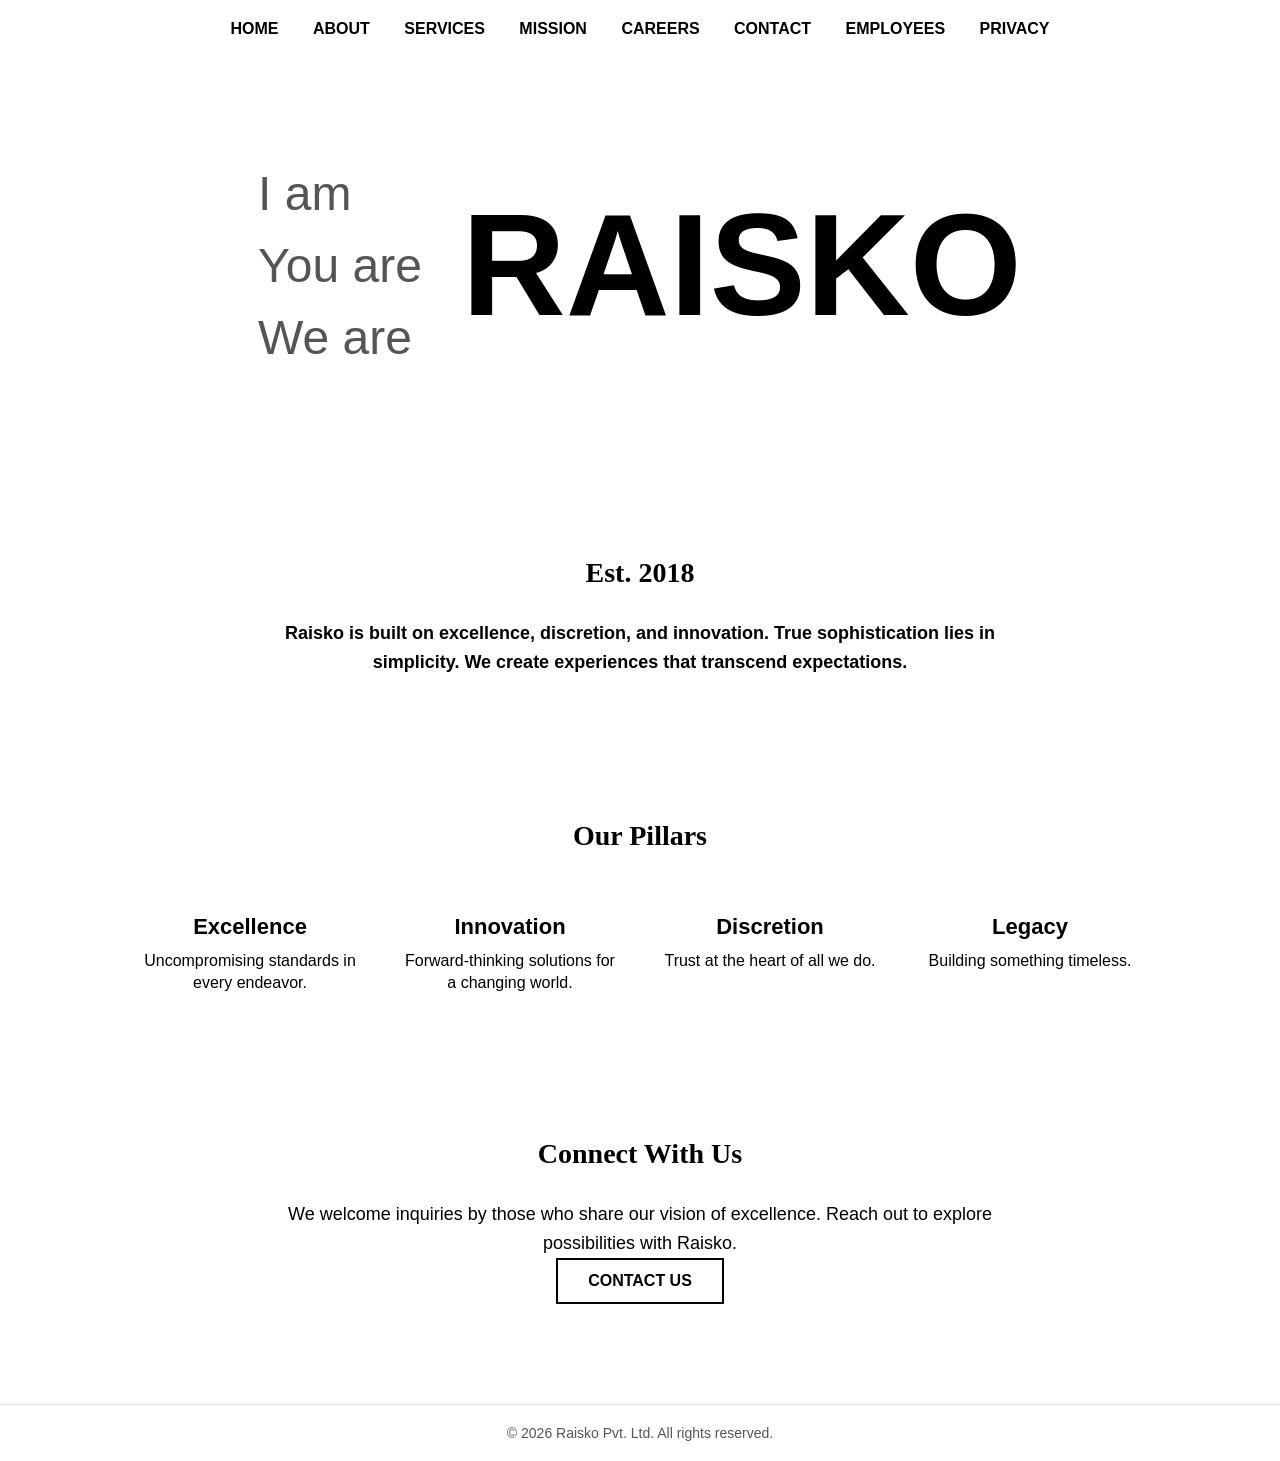
==== index.html @ 68d8ae76 "Add footer with copyright details Added footer section with copyright information." ====
<!DOCTYPE html>
<html lang="en">
<head>
  <meta charset="UTF-8">
  <title>Raisko</title>
  <style>
    body {
      margin: 0;
      font-family: Arial, sans-serif;
      background-color: white;
      color: black;
    }
    nav {
      text-align: center;
      padding: 20px;
    }
    nav a {
      margin: 0 15px;
      text-decoration: none;
      color: black;
      font-weight: bold;
      text-transform: uppercase;
    }
    .hero {
      display: flex;
      align-items: center;
      justify-content: center;
      padding: 100px 20px;
    }
    .hero-left {
      color: #555; /* dark grey */
      font-size: 48px;
      line-height: 1.5;
      margin-right: 40px;
    }
    .hero-right {
      font-family: Arial, sans-serif;
      font-weight: bold;
      font-size: 144px; /* adjusted to match height of 3 lines */
      color: black;
      line-height: 1;
    }
    .section {
      text-align: center;
      padding: 60px 20px;
    }
    .section h2 {
      font-family: "Georgia", serif; /* elegant serif font */
      font-size: 28px;
      margin-bottom: 30px; /* extra space below Est. 2018 */
    }
    .section p {
      max-width: 800px;
      margin: 0 auto;
      font-size: 18px;
      line-height: 1.6;
    }
    .pillars {
      display: flex;
      justify-content: center;
      gap: 40px;
      margin-top: 40px;
    }
    .pillar {
      width: 220px;
      text-align: center;
    }
    .pillar h3 {
      font-weight: bold;
      font-size: 22px;
      margin-bottom: 10px;
    }
    .pillar p {
      font-size: 16px;
      line-height: 1.4;
    }
    .connect-text {
      max-width: 700px;
      margin: 0 auto 40px auto; /* lowered button by adding more margin */
      font-size: 18px;
      line-height: 1.6;
    }
    .contact-button {
      display: inline-block;
      padding: 12px 30px;
      border: 2px solid black;
      text-decoration: none;
      font-weight: bold;
      text-transform: uppercase;
      color: black;
    }
    footer {
      text-align: center;
      padding: 20px;
      font-size: 14px;
      color: #555;
      border-top: 1px solid #ddd;
      margin-top: 40px;
    }
  </style>
</head>
<body>
  <nav>
    <a href="#">Home</a>
    <a href="#">About</a>
    <a href="#">Services</a>
    <a href="#">Mission</a>
    <a href="#">Careers</a>
    <a href="#">Contact</a>
    <a href="#">Employees</a>
    <a href="#">Privacy</a>
  </nav>

  <div class="hero">
    <div class="hero-left">
      I am<br>
      You are<br>
      We are
    </div>
    <div class="hero-right">
      RAISKO
    </div>
  </div>

  <div class="section">
    <h2>Est. 2018</h2>
    <p><strong>Raisko is built on excellence, discretion, and innovation. True sophistication lies in simplicity. We create experiences that transcend expectations.</strong></p>
  </div>

  <div class="section">
    <h2>Our Pillars</h2>
    <div class="pillars">
      <div class="pillar">
        <h3>Excellence</h3>
        <p>Uncompromising standards in every endeavor.</p>
      </div>
      <div class="pillar">
        <h3>Innovation</h3>
        <p>Forward-thinking solutions for a changing world.</p>
      </div>
      <div class="pillar">
        <h3>Discretion</h3>
        <p>Trust at the heart of all we do.</p>
      </div>
      <div class="pillar">
        <h3>Legacy</h3>
        <p>Building something timeless.</p>
      </div>
    </div>
  </div>

  <div class="section">
    <h2>Connect With Us</h2>
    <p class="connect-text">We welcome inquiries by those who share our vision of excellence. Reach out to explore possibilities with Raisko.</p>
    <a href="contact.html" class="contact-button">Contact Us</a>
  </div>

  <footer>
    © 2026 Raisko Pvt. Ltd. All rights reserved.
  </footer>
</body>
</html>
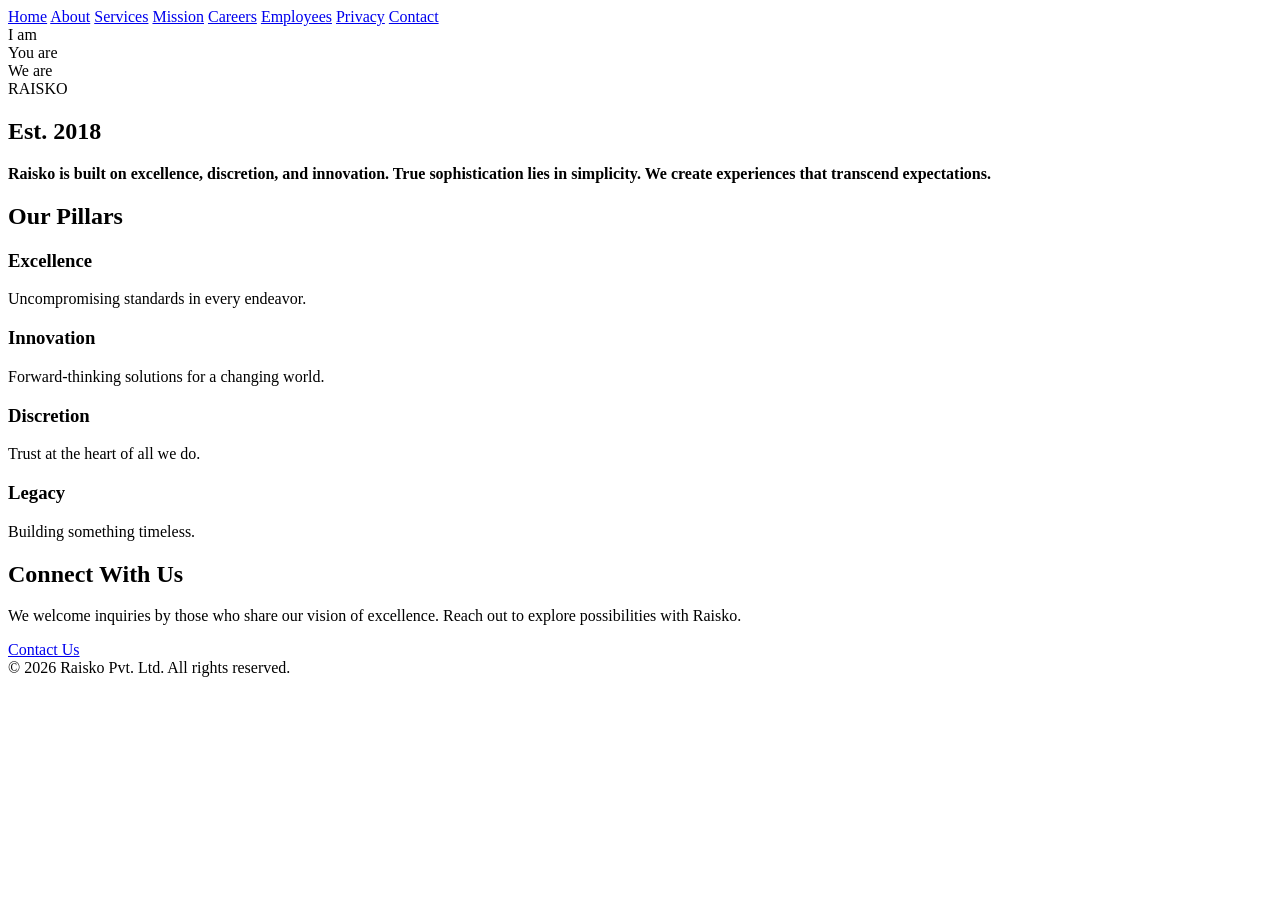
==== commit 4c62026d: "Refactor index.html and link to style.css Updated the HTML structure and added a stylesheet link." ====
--- a/index.html
+++ b/index.html
@@ -2,113 +2,19 @@
 <html lang="en">
 <head>
   <meta charset="UTF-8">
-  <title>Raisko</title>
-  <style>
-    body {
-      margin: 0;
-      font-family: Arial, sans-serif;
-      background-color: white;
-      color: black;
-    }
-    nav {
-      text-align: center;
-      padding: 20px;
-    }
-    nav a {
-      margin: 0 15px;
-      text-decoration: none;
-      color: black;
-      font-weight: bold;
-      text-transform: uppercase;
-    }
-    .hero {
-      display: flex;
-      align-items: center;
-      justify-content: center;
-      padding: 100px 20px;
-    }
-    .hero-left {
-      color: #555; /* dark grey */
-      font-size: 48px;
-      line-height: 1.5;
-      margin-right: 40px;
-    }
-    .hero-right {
-      font-family: Arial, sans-serif;
-      font-weight: bold;
-      font-size: 144px; /* adjusted to match height of 3 lines */
-      color: black;
-      line-height: 1;
-    }
-    .section {
-      text-align: center;
-      padding: 60px 20px;
-    }
-    .section h2 {
-      font-family: "Georgia", serif; /* elegant serif font */
-      font-size: 28px;
-      margin-bottom: 30px; /* extra space below Est. 2018 */
-    }
-    .section p {
-      max-width: 800px;
-      margin: 0 auto;
-      font-size: 18px;
-      line-height: 1.6;
-    }
-    .pillars {
-      display: flex;
-      justify-content: center;
-      gap: 40px;
-      margin-top: 40px;
-    }
-    .pillar {
-      width: 220px;
-      text-align: center;
-    }
-    .pillar h3 {
-      font-weight: bold;
-      font-size: 22px;
-      margin-bottom: 10px;
-    }
-    .pillar p {
-      font-size: 16px;
-      line-height: 1.4;
-    }
-    .connect-text {
-      max-width: 700px;
-      margin: 0 auto 40px auto; /* lowered button by adding more margin */
-      font-size: 18px;
-      line-height: 1.6;
-    }
-    .contact-button {
-      display: inline-block;
-      padding: 12px 30px;
-      border: 2px solid black;
-      text-decoration: none;
-      font-weight: bold;
-      text-transform: uppercase;
-      color: black;
-    }
-    footer {
-      text-align: center;
-      padding: 20px;
-      font-size: 14px;
-      color: #555;
-      border-top: 1px solid #ddd;
-      margin-top: 40px;
-    }
-  </style>
+  <title>Raisko - Home</title>
+  <link rel="stylesheet" href="style.css">
 </head>
 <body>
   <nav>
-    <a href="#">Home</a>
-    <a href="#">About</a>
-    <a href="#">Services</a>
-    <a href="#">Mission</a>
-    <a href="#">Careers</a>
-    <a href="#">Contact</a>
-    <a href="#">Employees</a>
-    <a href="#">Privacy</a>
+    <a href="index.html">Home</a>
+    <a href="about.html">About</a>
+    <a href="services.html">Services</a>
+    <a href="mission.html">Mission</a>
+    <a href="careers.html">Careers</a>
+    <a href="employees.html">Employees</a>
+    <a href="privacy.html">Privacy</a>
+    <a href="contact.html">Contact</a>
   </nav>
 
   <div class="hero">
@@ -130,22 +36,10 @@
   <div class="section">
     <h2>Our Pillars</h2>
     <div class="pillars">
-      <div class="pillar">
-        <h3>Excellence</h3>
-        <p>Uncompromising standards in every endeavor.</p>
-      </div>
-      <div class="pillar">
-        <h3>Innovation</h3>
-        <p>Forward-thinking solutions for a changing world.</p>
-      </div>
-      <div class="pillar">
-        <h3>Discretion</h3>
-        <p>Trust at the heart of all we do.</p>
-      </div>
-      <div class="pillar">
-        <h3>Legacy</h3>
-        <p>Building something timeless.</p>
-      </div>
+      <div class="pillar"><h3>Excellence</h3><p>Uncompromising standards in every endeavor.</p></div>
+      <div class="pillar"><h3>Innovation</h3><p>Forward-thinking solutions for a changing world.</p></div>
+      <div class="pillar"><h3>Discretion</h3><p>Trust at the heart of all we do.</p></div>
+      <div class="pillar"><h3>Legacy</h3><p>Building something timeless.</p></div>
     </div>
   </div>
 
@@ -155,8 +49,6 @@
     <a href="contact.html" class="contact-button">Contact Us</a>
   </div>
 
-  <footer>
-    © 2026 Raisko Pvt. Ltd. All rights reserved.
-  </footer>
+  <footer>© 2026 Raisko Pvt. Ltd. All rights reserved.</footer>
 </body>
 </html>
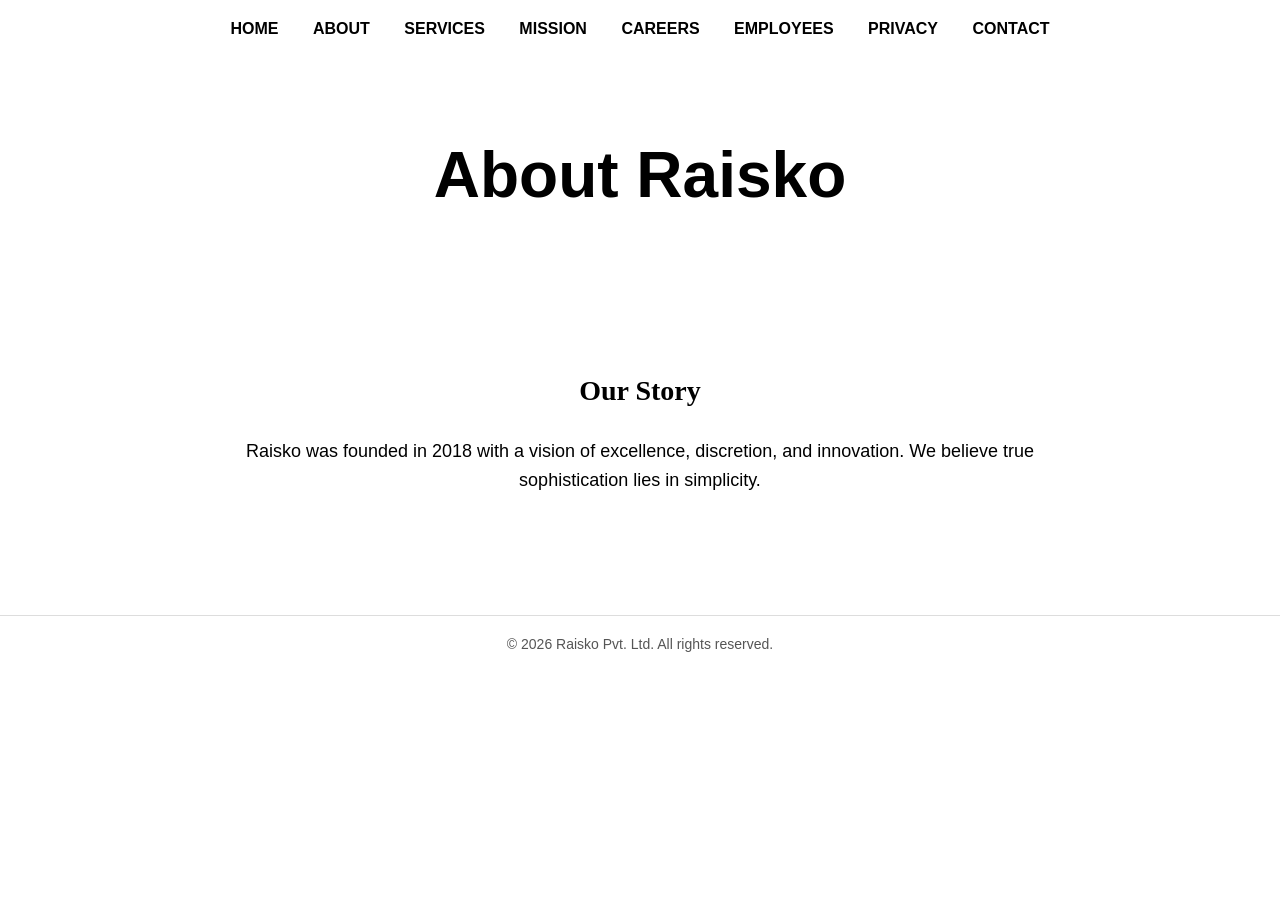
==== commit 1e71166f: "Revamp index.html with CSS styles and content changes Updated the HTML structure and added CSS style" ====
--- a/index.html
+++ b/index.html
@@ -2,8 +2,88 @@
 <html lang="en">
 <head>
   <meta charset="UTF-8">
-  <title>Raisko - Home</title>
-  <link rel="stylesheet" href="style.css">
+  <title>Raisko</title>
+  <style>
+    body {
+      margin: 0;
+      font-family: Arial, sans-serif;
+      background-color: white;
+      color: black;
+    }
+    nav {
+      text-align: center;
+      padding: 20px;
+    }
+    nav a {
+      margin: 0 15px;
+      text-decoration: none;
+      color: black;
+      font-weight: bold;
+      text-transform: uppercase;
+    }
+    .hero {
+      text-align: center;
+      padding: 80px 20px;
+    }
+    .hero h1 {
+      font-family: Arial, sans-serif;
+      font-weight: bold;
+      font-size: 64px;
+      margin: 0;
+    }
+    .section {
+      text-align: center;
+      padding: 60px 20px;
+    }
+    .section h2 {
+      font-family: "Georgia", serif;
+      font-size: 28px;
+      margin-bottom: 30px;
+    }
+    .section p {
+      max-width: 800px;
+      margin: 0 auto 20px auto;
+      font-size: 18px;
+      line-height: 1.6;
+    }
+    .pillars {
+      display: flex;
+      justify-content: center;
+      gap: 40px;
+      margin-top: 40px;
+    }
+    .pillar {
+      width: 220px;
+      text-align: center;
+    }
+    .pillar h3 {
+      font-weight: bold;
+      font-size: 22px;
+      margin-bottom: 10px;
+    }
+    .pillar p {
+      font-size: 16px;
+      line-height: 1.4;
+    }
+    .contact-button {
+      display: inline-block;
+      padding: 12px 30px;
+      border: 2px solid black;
+      text-decoration: none;
+      font-weight: bold;
+      text-transform: uppercase;
+      color: black;
+      margin-top: 20px; /* ensures button sits lower */
+    }
+    footer {
+      text-align: center;
+      padding: 20px;
+      font-size: 14px;
+      color: #555;
+      border-top: 1px solid #ddd;
+      margin-top: 40px;
+    }
+  </style>
 </head>
 <body>
   <nav>
@@ -17,38 +97,17 @@
     <a href="contact.html">Contact</a>
   </nav>
 
+  <!-- Example: About Page -->
   <div class="hero">
-    <div class="hero-left">
-      I am<br>
-      You are<br>
-      We are
-    </div>
-    <div class="hero-right">
-      RAISKO
-    </div>
+    <h1>About Raisko</h1>
+  </div>
+  <div class="section">
+    <h2>Our Story</h2>
+    <p>Raisko was founded in 2018 with a vision of excellence, discretion, and innovation. We believe true sophistication lies in simplicity.</p>
   </div>
 
-  <div class="section">
-    <h2>Est. 2018</h2>
-    <p><strong>Raisko is built on excellence, discretion, and innovation. True sophistication lies in simplicity. We create experiences that transcend expectations.</strong></p>
-  </div>
-
-  <div class="section">
-    <h2>Our Pillars</h2>
-    <div class="pillars">
-      <div class="pillar"><h3>Excellence</h3><p>Uncompromising standards in every endeavor.</p></div>
-      <div class="pillar"><h3>Innovation</h3><p>Forward-thinking solutions for a changing world.</p></div>
-      <div class="pillar"><h3>Discretion</h3><p>Trust at the heart of all we do.</p></div>
-      <div class="pillar"><h3>Legacy</h3><p>Building something timeless.</p></div>
-    </div>
-  </div>
-
-  <div class="section">
-    <h2>Connect With Us</h2>
-    <p class="connect-text">We welcome inquiries by those who share our vision of excellence. Reach out to explore possibilities with Raisko.</p>
-    <a href="contact.html" class="contact-button">Contact Us</a>
-  </div>
-
-  <footer>© 2026 Raisko Pvt. Ltd. All rights reserved.</footer>
+  <footer>
+    © 2026 Raisko Pvt. Ltd. All rights reserved.
+  </footer>
 </body>
 </html>
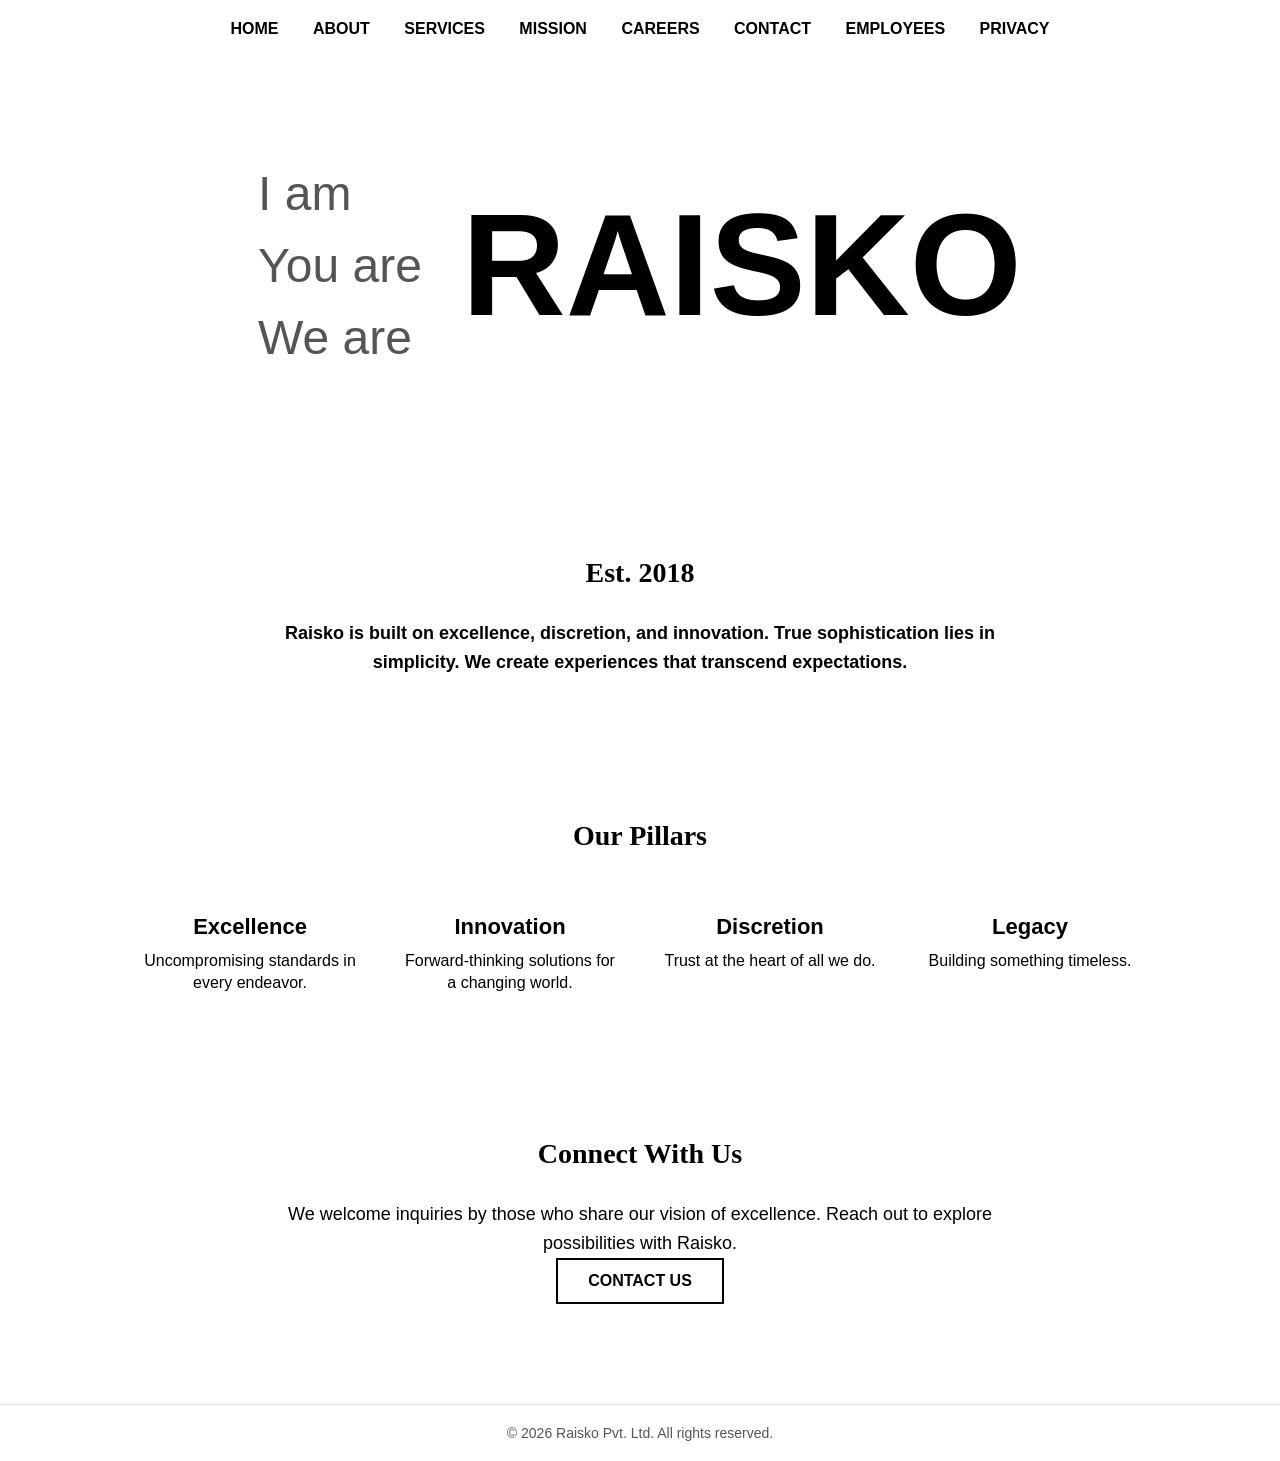
==== commit bbeda0b4: "Revamp index.html with new layout and content Updated the layout and content of the index.html file " ====
--- a/index.html
+++ b/index.html
@@ -22,27 +22,36 @@
       text-transform: uppercase;
     }
     .hero {
-      text-align: center;
-      padding: 80px 20px;
+      display: flex;
+      align-items: center;
+      justify-content: center;
+      padding: 100px 20px;
     }
-    .hero h1 {
+    .hero-left {
+      color: #555; /* dark grey */
+      font-size: 48px;
+      line-height: 1.5;
+      margin-right: 40px;
+    }
+    .hero-right {
       font-family: Arial, sans-serif;
       font-weight: bold;
-      font-size: 64px;
-      margin: 0;
+      font-size: 144px; /* adjusted to match height of 3 lines */
+      color: black;
+      line-height: 1;
     }
     .section {
       text-align: center;
       padding: 60px 20px;
     }
     .section h2 {
-      font-family: "Georgia", serif;
+      font-family: "Georgia", serif; /* elegant serif font */
       font-size: 28px;
-      margin-bottom: 30px;
+      margin-bottom: 30px; /* extra space below Est. 2018 */
     }
     .section p {
       max-width: 800px;
-      margin: 0 auto 20px auto;
+      margin: 0 auto;
       font-size: 18px;
       line-height: 1.6;
     }
@@ -65,6 +74,12 @@
       font-size: 16px;
       line-height: 1.4;
     }
+    .connect-text {
+      max-width: 700px;
+      margin: 0 auto 40px auto; /* lowered button by adding more margin */
+      font-size: 18px;
+      line-height: 1.6;
+    }
     .contact-button {
       display: inline-block;
       padding: 12px 30px;
@@ -73,7 +88,6 @@
       font-weight: bold;
       text-transform: uppercase;
       color: black;
-      margin-top: 20px; /* ensures button sits lower */
     }
     footer {
       text-align: center;
@@ -87,23 +101,58 @@
 </head>
 <body>
   <nav>
-    <a href="index.html">Home</a>
-    <a href="about.html">About</a>
-    <a href="services.html">Services</a>
-    <a href="mission.html">Mission</a>
-    <a href="careers.html">Careers</a>
-    <a href="employees.html">Employees</a>
-    <a href="privacy.html">Privacy</a>
-    <a href="contact.html">Contact</a>
+    <a href="#">Home</a>
+    <a href="#">About</a>
+    <a href="#">Services</a>
+    <a href="#">Mission</a>
+    <a href="#">Careers</a>
+    <a href="#">Contact</a>
+    <a href="#">Employees</a>
+    <a href="#">Privacy</a>
   </nav>
 
-  <!-- Example: About Page -->
   <div class="hero">
-    <h1>About Raisko</h1>
+    <div class="hero-left">
+      I am<br>
+      You are<br>
+      We are
+    </div>
+    <div class="hero-right">
+      RAISKO
+    </div>
   </div>
+
   <div class="section">
-    <h2>Our Story</h2>
-    <p>Raisko was founded in 2018 with a vision of excellence, discretion, and innovation. We believe true sophistication lies in simplicity.</p>
+    <h2>Est. 2018</h2>
+    <p><strong>Raisko is built on excellence, discretion, and innovation. True sophistication lies in simplicity. We create experiences that transcend expectations.</strong></p>
+  </div>
+
+  <div class="section">
+    <h2>Our Pillars</h2>
+    <div class="pillars">
+      <div class="pillar">
+        <h3>Excellence</h3>
+        <p>Uncompromising standards in every endeavor.</p>
+      </div>
+      <div class="pillar">
+        <h3>Innovation</h3>
+        <p>Forward-thinking solutions for a changing world.</p>
+      </div>
+      <div class="pillar">
+        <h3>Discretion</h3>
+        <p>Trust at the heart of all we do.</p>
+      </div>
+      <div class="pillar">
+        <h3>Legacy</h3>
+        <p>Building something timeless.</p>
+      </div>
+    </div>
+  </div>
+
+  <div class="section">
+    <h2>Connect With Us</h2>
+    <p class="connect-text">We welcome inquiries by those who share our vision of excellence. Reach out to explore possibilities with Raisko.</p>
+    <a href="contact.html" class="contact-button">Contact Us</a>
   </div>
 
   <footer>
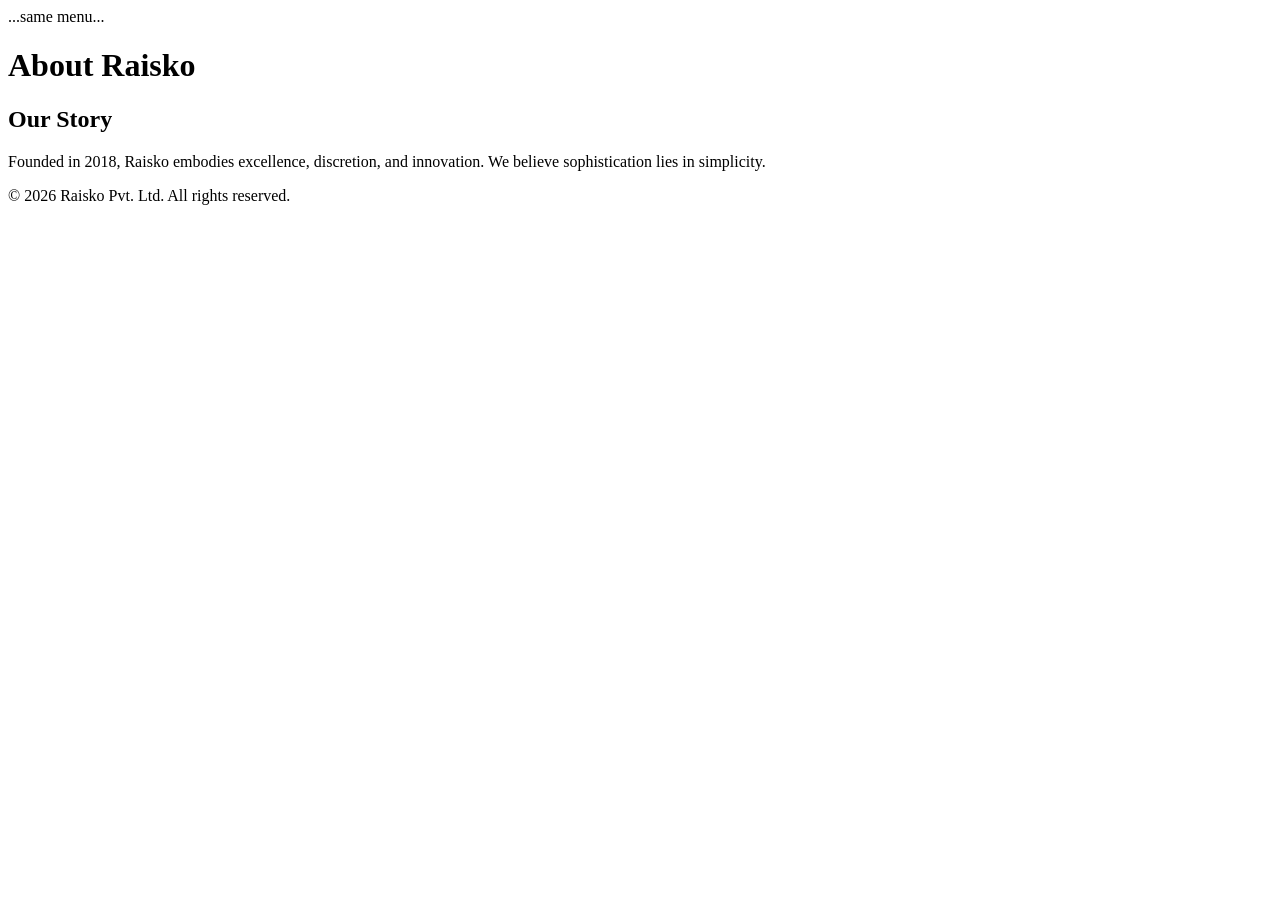
==== commit b0f2192d: "Add About page to index.html Updated the index.html to include an About page with a new title, style" ====
--- a/index.html
+++ b/index.html
@@ -2,161 +2,18 @@
 <html lang="en">
 <head>
   <meta charset="UTF-8">
-  <title>Raisko</title>
-  <style>
-    body {
-      margin: 0;
-      font-family: Arial, sans-serif;
-      background-color: white;
-      color: black;
-    }
-    nav {
-      text-align: center;
-      padding: 20px;
-    }
-    nav a {
-      margin: 0 15px;
-      text-decoration: none;
-      color: black;
-      font-weight: bold;
-      text-transform: uppercase;
-    }
-    .hero {
-      display: flex;
-      align-items: center;
-      justify-content: center;
-      padding: 100px 20px;
-    }
-    .hero-left {
-      color: #555; /* dark grey */
-      font-size: 48px;
-      line-height: 1.5;
-      margin-right: 40px;
-    }
-    .hero-right {
-      font-family: Arial, sans-serif;
-      font-weight: bold;
-      font-size: 144px; /* adjusted to match height of 3 lines */
-      color: black;
-      line-height: 1;
-    }
-    .section {
-      text-align: center;
-      padding: 60px 20px;
-    }
-    .section h2 {
-      font-family: "Georgia", serif; /* elegant serif font */
-      font-size: 28px;
-      margin-bottom: 30px; /* extra space below Est. 2018 */
-    }
-    .section p {
-      max-width: 800px;
-      margin: 0 auto;
-      font-size: 18px;
-      line-height: 1.6;
-    }
-    .pillars {
-      display: flex;
-      justify-content: center;
-      gap: 40px;
-      margin-top: 40px;
-    }
-    .pillar {
-      width: 220px;
-      text-align: center;
-    }
-    .pillar h3 {
-      font-weight: bold;
-      font-size: 22px;
-      margin-bottom: 10px;
-    }
-    .pillar p {
-      font-size: 16px;
-      line-height: 1.4;
-    }
-    .connect-text {
-      max-width: 700px;
-      margin: 0 auto 40px auto; /* lowered button by adding more margin */
-      font-size: 18px;
-      line-height: 1.6;
-    }
-    .contact-button {
-      display: inline-block;
-      padding: 12px 30px;
-      border: 2px solid black;
-      text-decoration: none;
-      font-weight: bold;
-      text-transform: uppercase;
-      color: black;
-    }
-    footer {
-      text-align: center;
-      padding: 20px;
-      font-size: 14px;
-      color: #555;
-      border-top: 1px solid #ddd;
-      margin-top: 40px;
-    }
-  </style>
+  <title>Raisko - About</title>
+  <link rel="stylesheet" href="style.css">
 </head>
 <body>
-  <nav>
-    <a href="#">Home</a>
-    <a href="#">About</a>
-    <a href="#">Services</a>
-    <a href="#">Mission</a>
-    <a href="#">Careers</a>
-    <a href="#">Contact</a>
-    <a href="#">Employees</a>
-    <a href="#">Privacy</a>
-  </nav>
+  <nav> ...same menu... </nav>
 
-  <div class="hero">
-    <div class="hero-left">
-      I am<br>
-      You are<br>
-      We are
-    </div>
-    <div class="hero-right">
-      RAISKO
-    </div>
+  <div class="hero"><h1>About Raisko</h1></div>
+  <div class="section">
+    <h2>Our Story</h2>
+    <p>Founded in 2018, Raisko embodies excellence, discretion, and innovation. We believe sophistication lies in simplicity.</p>
   </div>
 
-  <div class="section">
-    <h2>Est. 2018</h2>
-    <p><strong>Raisko is built on excellence, discretion, and innovation. True sophistication lies in simplicity. We create experiences that transcend expectations.</strong></p>
-  </div>
-
-  <div class="section">
-    <h2>Our Pillars</h2>
-    <div class="pillars">
-      <div class="pillar">
-        <h3>Excellence</h3>
-        <p>Uncompromising standards in every endeavor.</p>
-      </div>
-      <div class="pillar">
-        <h3>Innovation</h3>
-        <p>Forward-thinking solutions for a changing world.</p>
-      </div>
-      <div class="pillar">
-        <h3>Discretion</h3>
-        <p>Trust at the heart of all we do.</p>
-      </div>
-      <div class="pillar">
-        <h3>Legacy</h3>
-        <p>Building something timeless.</p>
-      </div>
-    </div>
-  </div>
-
-  <div class="section">
-    <h2>Connect With Us</h2>
-    <p class="connect-text">We welcome inquiries by those who share our vision of excellence. Reach out to explore possibilities with Raisko.</p>
-    <a href="contact.html" class="contact-button">Contact Us</a>
-  </div>
-
-  <footer>
-    © 2026 Raisko Pvt. Ltd. All rights reserved.
-  </footer>
+  <footer>© 2026 Raisko Pvt. Ltd. All rights reserved.</footer>
 </body>
 </html>
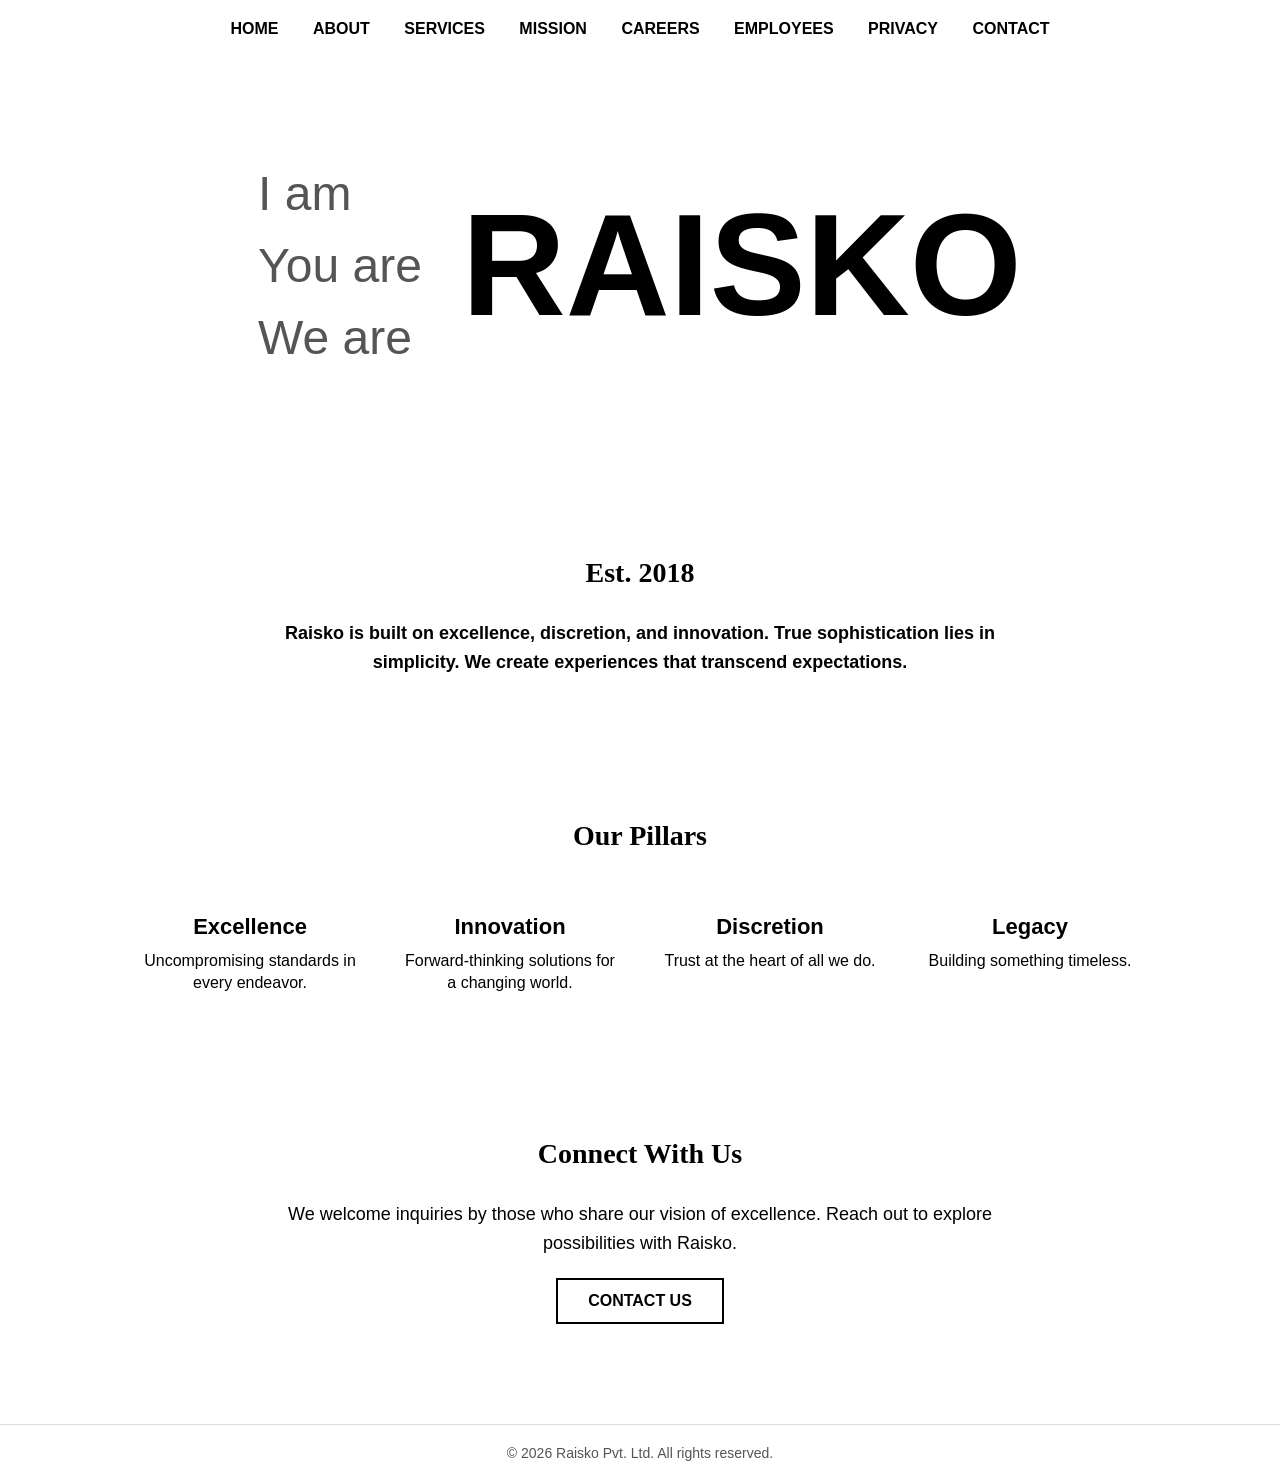
==== commit 3573af5a: "Revamp index.html with new layout and styles The HTML structure has been significantly updated, incl" ====
--- a/index.html
+++ b/index.html
@@ -2,18 +2,162 @@
 <html lang="en">
 <head>
   <meta charset="UTF-8">
-  <title>Raisko - About</title>
-  <link rel="stylesheet" href="style.css">
+  <title>Raisko</title>
+  <style>
+    body {
+      margin: 0;
+      font-family: Arial, sans-serif;
+      background-color: white;
+      color: black;
+    }
+    nav {
+      text-align: center;
+      padding: 20px;
+    }
+    nav a {
+      margin: 0 15px;
+      text-decoration: none;
+      color: black;
+      font-weight: bold;
+      text-transform: uppercase;
+    }
+    .hero {
+      display: flex;
+      align-items: center;
+      justify-content: center;
+      padding: 100px 20px;
+    }
+    .hero-left {
+      color: #555; /* dark grey */
+      font-size: 48px;
+      line-height: 1.5;
+      margin-right: 40px;
+    }
+    .hero-right {
+      font-family: Arial, sans-serif;
+      font-weight: bold;
+      font-size: 144px; /* adjusted to match height of 3 lines */
+      color: black;
+      line-height: 1;
+    }
+    .section {
+      text-align: center;
+      padding: 60px 20px;
+    }
+    .section h2 {
+      font-family: "Georgia", serif; /* elegant serif font */
+      font-size: 28px;
+      margin-bottom: 30px; /* extra space below Est. 2018 */
+    }
+    .section p {
+      max-width: 800px;
+      margin: 0 auto;
+      font-size: 18px;
+      line-height: 1.6;
+    }
+    .pillars {
+      display: flex;
+      justify-content: center;
+      gap: 40px;
+      margin-top: 40px;
+    }
+    .pillar {
+      width: 220px;
+      text-align: center;
+    }
+    .pillar h3 {
+      font-weight: bold;
+      font-size: 22px;
+      margin-bottom: 10px;
+    }
+    .pillar p {
+      font-size: 16px;
+      line-height: 1.4;
+    }
+    .connect-text {
+      max-width: 700px;
+      margin: 0 auto 40px auto; /* lowered button by adding more margin */
+      font-size: 18px;
+      line-height: 1.6;
+    }
+    .contact-button {
+      display: inline-block;
+      padding: 12px 30px;
+      border: 2px solid black;
+      text-decoration: none;
+      font-weight: bold;
+      text-transform: uppercase;
+      color: black;
+      margin-top: 20px; /* ensures button sits lower */
+    }
+    footer {
+      text-align: center;
+      padding: 20px;
+      font-size: 14px;
+      color: #555;
+      border-top: 1px solid #ddd;
+      margin-top: 40px;
+    }
+  </style>
 </head>
 <body>
-  <nav> ...same menu... </nav>
+  <nav>
+    <a href="index.html">Home</a>
+    <a href="about.html">About</a>
+    <a href="services.html">Services</a>
+    <a href="mission.html">Mission</a>
+    <a href="careers.html">Careers</a>
+    <a href="employees.html">Employees</a>
+    <a href="privacy.html">Privacy</a>
+    <a href="contact.html">Contact</a>
+  </nav>
 
-  <div class="hero"><h1>About Raisko</h1></div>
-  <div class="section">
-    <h2>Our Story</h2>
-    <p>Founded in 2018, Raisko embodies excellence, discretion, and innovation. We believe sophistication lies in simplicity.</p>
+  <div class="hero">
+    <div class="hero-left">
+      I am<br>
+      You are<br>
+      We are
+    </div>
+    <div class="hero-right">
+      RAISKO
+    </div>
   </div>
 
-  <footer>© 2026 Raisko Pvt. Ltd. All rights reserved.</footer>
+  <div class="section">
+    <h2>Est. 2018</h2>
+    <p><strong>Raisko is built on excellence, discretion, and innovation. True sophistication lies in simplicity. We create experiences that transcend expectations.</strong></p>
+  </div>
+
+  <div class="section">
+    <h2>Our Pillars</h2>
+    <div class="pillars">
+      <div class="pillar">
+        <h3>Excellence</h3>
+        <p>Uncompromising standards in every endeavor.</p>
+      </div>
+      <div class="pillar">
+        <h3>Innovation</h3>
+        <p>Forward-thinking solutions for a changing world.</p>
+      </div>
+      <div class="pillar">
+        <h3>Discretion</h3>
+        <p>Trust at the heart of all we do.</p>
+      </div>
+      <div class="pillar">
+        <h3>Legacy</h3>
+        <p>Building something timeless.</p>
+      </div>
+    </div>
+  </div>
+
+  <div class="section">
+    <h2>Connect With Us</h2>
+    <p class="connect-text">We welcome inquiries by those who share our vision of excellence. Reach out to explore possibilities with Raisko.</p>
+    <a href="contact.html" class="contact-button">Contact Us</a>
+  </div>
+
+  <footer>
+    © 2026 Raisko Pvt. Ltd. All rights reserved.
+  </footer>
 </body>
 </html>
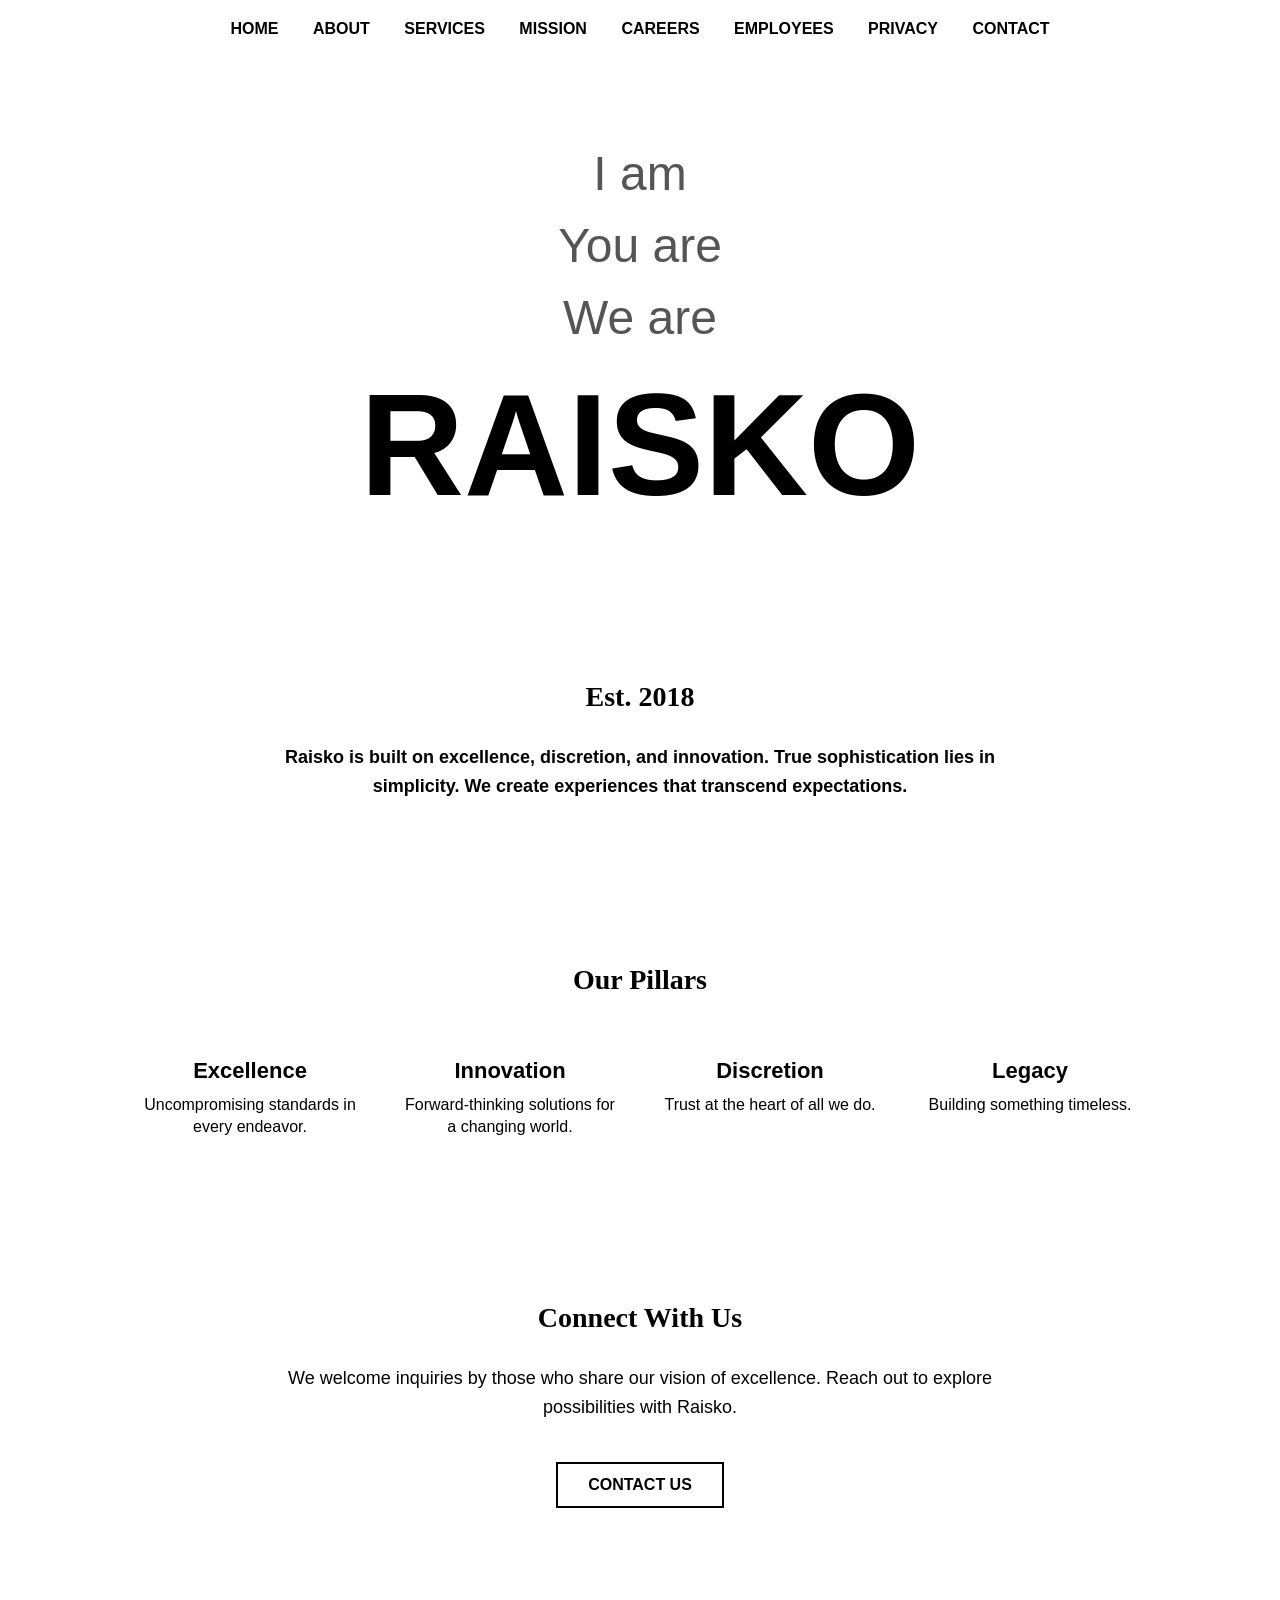
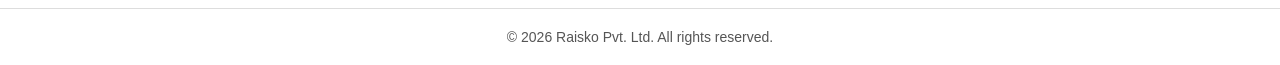
==== commit e277adee: "Refactor index.html for improved structure and styling Updated the HTML structure and styles for the" ====
--- a/index.html
+++ b/index.html
@@ -2,103 +2,8 @@
 <html lang="en">
 <head>
   <meta charset="UTF-8">
-  <title>Raisko</title>
-  <style>
-    body {
-      margin: 0;
-      font-family: Arial, sans-serif;
-      background-color: white;
-      color: black;
-    }
-    nav {
-      text-align: center;
-      padding: 20px;
-    }
-    nav a {
-      margin: 0 15px;
-      text-decoration: none;
-      color: black;
-      font-weight: bold;
-      text-transform: uppercase;
-    }
-    .hero {
-      display: flex;
-      align-items: center;
-      justify-content: center;
-      padding: 100px 20px;
-    }
-    .hero-left {
-      color: #555; /* dark grey */
-      font-size: 48px;
-      line-height: 1.5;
-      margin-right: 40px;
-    }
-    .hero-right {
-      font-family: Arial, sans-serif;
-      font-weight: bold;
-      font-size: 144px; /* adjusted to match height of 3 lines */
-      color: black;
-      line-height: 1;
-    }
-    .section {
-      text-align: center;
-      padding: 60px 20px;
-    }
-    .section h2 {
-      font-family: "Georgia", serif; /* elegant serif font */
-      font-size: 28px;
-      margin-bottom: 30px; /* extra space below Est. 2018 */
-    }
-    .section p {
-      max-width: 800px;
-      margin: 0 auto;
-      font-size: 18px;
-      line-height: 1.6;
-    }
-    .pillars {
-      display: flex;
-      justify-content: center;
-      gap: 40px;
-      margin-top: 40px;
-    }
-    .pillar {
-      width: 220px;
-      text-align: center;
-    }
-    .pillar h3 {
-      font-weight: bold;
-      font-size: 22px;
-      margin-bottom: 10px;
-    }
-    .pillar p {
-      font-size: 16px;
-      line-height: 1.4;
-    }
-    .connect-text {
-      max-width: 700px;
-      margin: 0 auto 40px auto; /* lowered button by adding more margin */
-      font-size: 18px;
-      line-height: 1.6;
-    }
-    .contact-button {
-      display: inline-block;
-      padding: 12px 30px;
-      border: 2px solid black;
-      text-decoration: none;
-      font-weight: bold;
-      text-transform: uppercase;
-      color: black;
-      margin-top: 20px; /* ensures button sits lower */
-    }
-    footer {
-      text-align: center;
-      padding: 20px;
-      font-size: 14px;
-      color: #555;
-      border-top: 1px solid #ddd;
-      margin-top: 40px;
-    }
-  </style>
+  <title>Raisko - Home</title>
+  <link rel="stylesheet" href="style.css">
 </head>
 <body>
   <nav>
@@ -113,12 +18,12 @@
   </nav>
 
   <div class="hero">
-    <div class="hero-left">
+    <div style="color:#555; font-size:48px; line-height:1.5; margin-bottom:20px;">
       I am<br>
       You are<br>
       We are
     </div>
-    <div class="hero-right">
+    <div style="font-family:Arial; font-weight:bold; font-size:144px; line-height:1;">
       RAISKO
     </div>
   </div>
@@ -131,33 +36,19 @@
   <div class="section">
     <h2>Our Pillars</h2>
     <div class="pillars">
-      <div class="pillar">
-        <h3>Excellence</h3>
-        <p>Uncompromising standards in every endeavor.</p>
-      </div>
-      <div class="pillar">
-        <h3>Innovation</h3>
-        <p>Forward-thinking solutions for a changing world.</p>
-      </div>
-      <div class="pillar">
-        <h3>Discretion</h3>
-        <p>Trust at the heart of all we do.</p>
-      </div>
-      <div class="pillar">
-        <h3>Legacy</h3>
-        <p>Building something timeless.</p>
-      </div>
+      <div class="pillar"><h3>Excellence</h3><p>Uncompromising standards in every endeavor.</p></div>
+      <div class="pillar"><h3>Innovation</h3><p>Forward-thinking solutions for a changing world.</p></div>
+      <div class="pillar"><h3>Discretion</h3><p>Trust at the heart of all we do.</p></div>
+      <div class="pillar"><h3>Legacy</h3><p>Building something timeless.</p></div>
     </div>
   </div>
 
   <div class="section">
     <h2>Connect With Us</h2>
-    <p class="connect-text">We welcome inquiries by those who share our vision of excellence. Reach out to explore possibilities with Raisko.</p>
+    <p>We welcome inquiries by those who share our vision of excellence. Reach out to explore possibilities with Raisko.</p>
     <a href="contact.html" class="contact-button">Contact Us</a>
   </div>
 
-  <footer>
-    © 2026 Raisko Pvt. Ltd. All rights reserved.
-  </footer>
+  <footer>© 2026 Raisko Pvt. Ltd. All rights reserved.</footer>
 </body>
 </html>
--- a/style.css
+++ b/style.css
@@ -0,0 +1,79 @@
+body {
+  margin: 0;
+  font-family: Arial, sans-serif;
+  background-color: white;
+  color: black;
+}
+nav {
+  text-align: center;
+  padding: 20px;
+}
+nav a {
+  margin: 0 15px;
+  text-decoration: none;
+  color: black;
+  font-weight: bold;
+  text-transform: uppercase;
+}
+.hero {
+  text-align: center;
+  padding: 80px 20px;
+}
+.hero h1 {
+  font-family: Arial, sans-serif;
+  font-weight: bold;
+  font-size: 64px;
+  margin: 0;
+}
+.section {
+  text-align: center;
+  padding: 60px 20px;
+}
+.section h2 {
+  font-family: "Georgia", serif;
+  font-size: 28px;
+  margin-bottom: 30px;
+}
+.section p {
+  max-width: 800px;
+  margin: 0 auto 20px auto;
+  font-size: 18px;
+  line-height: 1.6;
+}
+.pillars {
+  display: flex;
+  justify-content: center;
+  gap: 40px;
+  margin-top: 40px;
+}
+.pillar {
+  width: 220px;
+  text-align: center;
+}
+.pillar h3 {
+  font-weight: bold;
+  font-size: 22px;
+  margin-bottom: 10px;
+}
+.pillar p {
+  font-size: 16px;
+  line-height: 1.4;
+}
+.contact-button {
+  display: inline-block;
+  padding: 12px 30px;
+  border: 2px solid black;
+  text-decoration: none;
+  font-weight: bold;
+  text-transform: uppercase;
+  color: black;
+  margin-top: 20px;
+}
+footer {
+  text-align: center;
+  padding: 20px;
+  font-size: 14px;
+  color: #555;
+  border-top: 1px solid #ddd;
+  margin-top: 40px;
+}
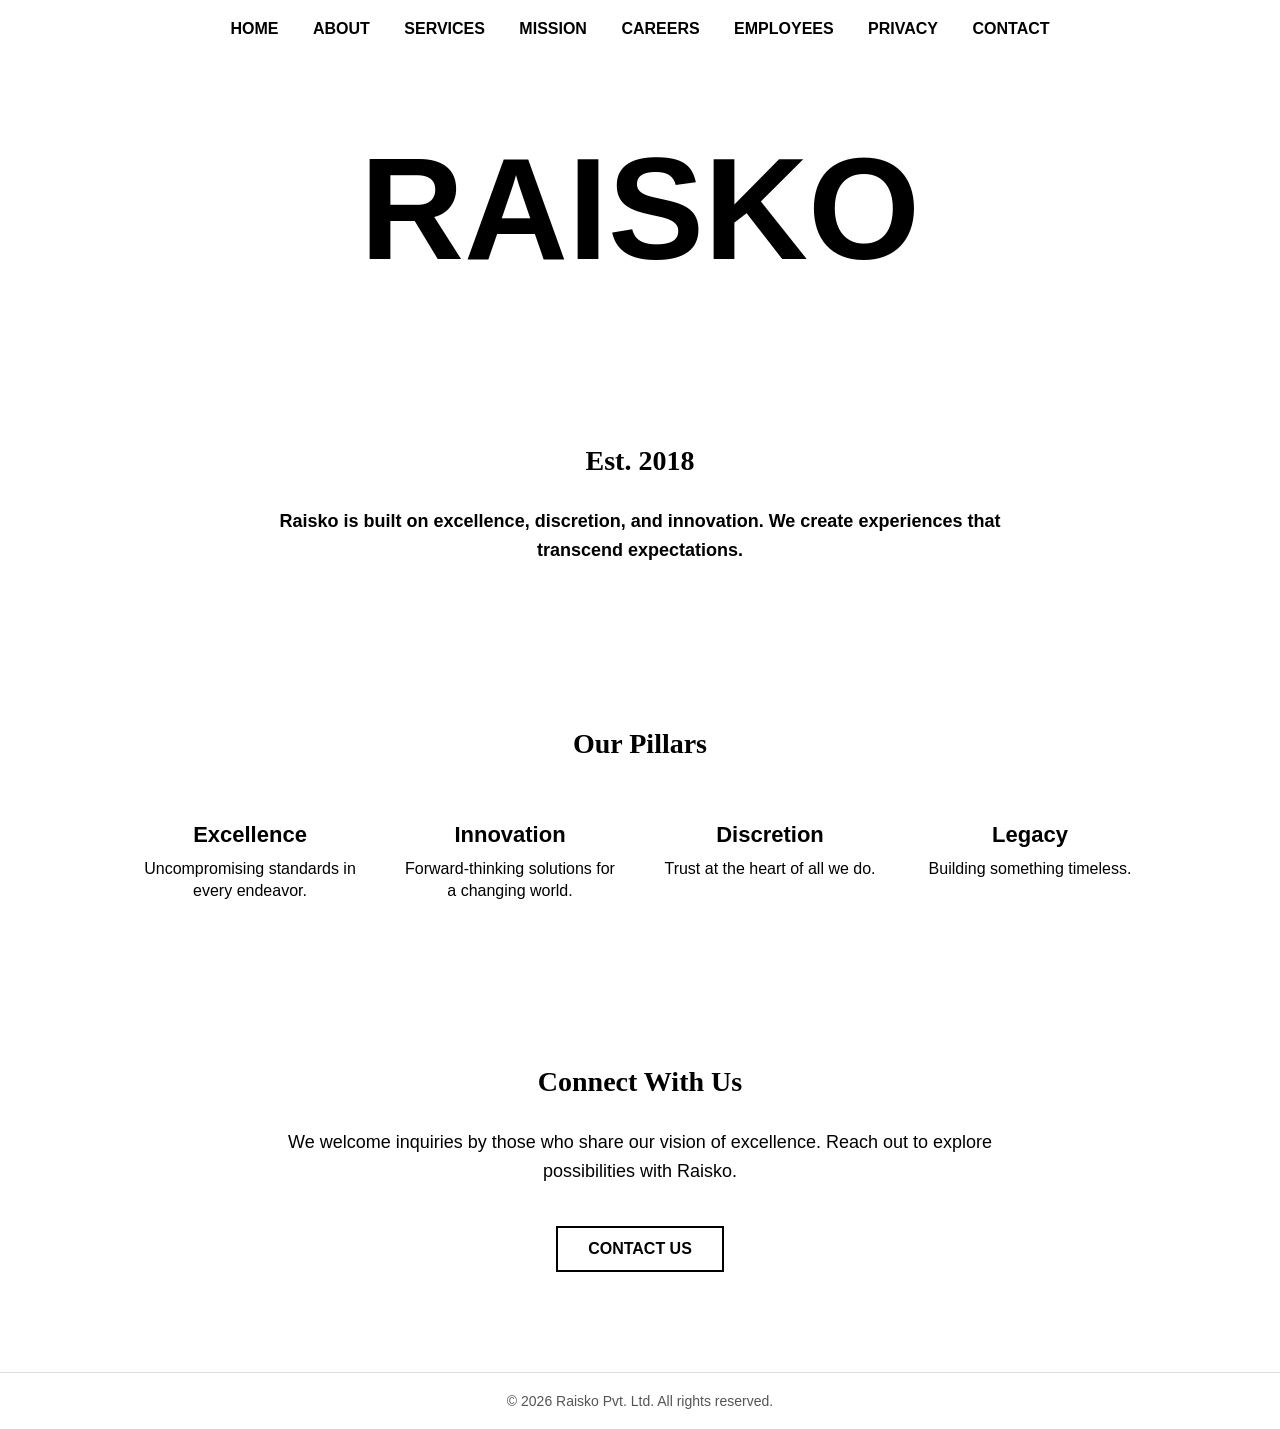
==== commit 1de09c66: "Refactor index.html structure and content" ====
--- a/index.html
+++ b/index.html
@@ -18,19 +18,14 @@
   </nav>
 
   <div class="hero">
-    <div style="color:#555; font-size:48px; line-height:1.5; margin-bottom:20px;">
-      I am<br>
-      You are<br>
-      We are
-    </div>
-    <div style="font-family:Arial; font-weight:bold; font-size:144px; line-height:1;">
+    <div style="font-family:Arial; font-weight:bold; font-size:144px; line-height:1; color:black;">
       RAISKO
     </div>
   </div>
 
   <div class="section">
     <h2>Est. 2018</h2>
-    <p><strong>Raisko is built on excellence, discretion, and innovation. True sophistication lies in simplicity. We create experiences that transcend expectations.</strong></p>
+    <p><strong>Raisko is built on excellence, discretion, and innovation. We create experiences that transcend expectations.</strong></p>
   </div>
 
   <div class="section">
@@ -46,6 +41,7 @@
   <div class="section">
     <h2>Connect With Us</h2>
     <p>We welcome inquiries by those who share our vision of excellence. Reach out to explore possibilities with Raisko.</p>
+    
     <a href="contact.html" class="contact-button">Contact Us</a>
   </div>
 
